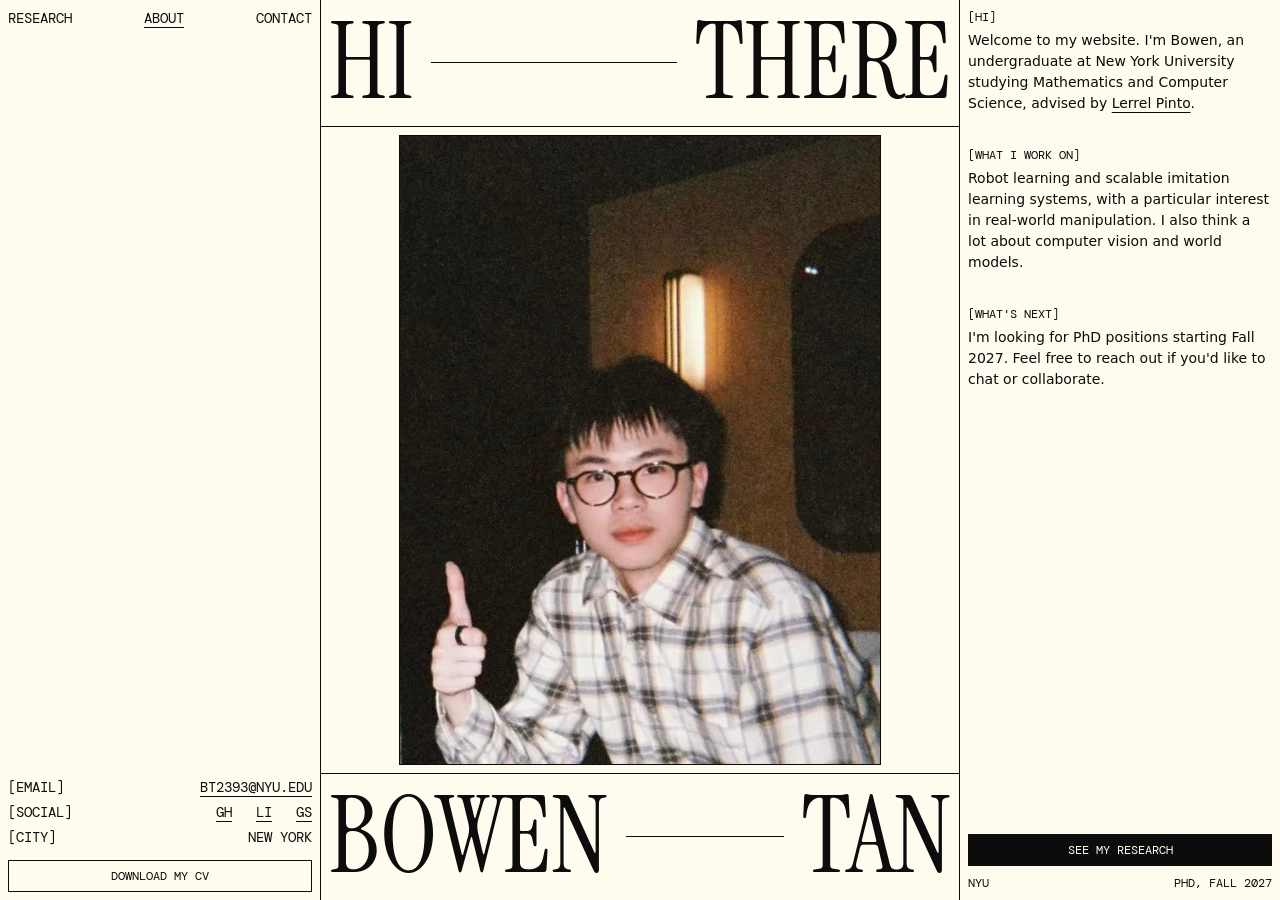
==== about.html @ ea86bde8 "Preview: About and Contact pages Co-Authored-By: Claude Opus 5.5 <noreply@anthropic.com>" ====
<!doctype html>
<html lang="en">
  <head>
    <meta charset="UTF-8" />
    <meta name="viewport" content="width=device-width, initial-scale=1" />
    <title>About — Bowen Tan</title>
    <meta name="description" content="Bowen Tan — NYU undergraduate studying Math & CS, working on robot learning and AI." />
    <meta name="robots" content="noindex" />

    <link rel="icon" href="favicon.svg" type="image/svg+xml" />
    <meta name="theme-color" content="#fffbee" />

    <!-- Social preview -->
    <meta property="og:type" content="website" />
    <meta property="og:url" content="https://bowen-tan.com/about.html" />
    <meta property="og:title" content="Bowen Tan — NYU, Honors Mathematics &amp; Computer Science" />
    <meta property="og:description" content="Bowen Tan — NYU undergraduate studying Math & CS, working on robot learning and AI." />
    <meta property="og:image" content="https://bowen-tan.com/assets/IMG_0864.jpg" />
    <meta name="twitter:card" content="summary" />
    <meta name="twitter:title" content="Bowen Tan — NYU, Honors Mathematics &amp; Computer Science" />
    <meta name="twitter:description" content="Bowen Tan — NYU undergraduate studying Math & CS, working on robot learning and AI." />
    <meta name="twitter:image" content="https://bowen-tan.com/assets/IMG_0864.jpg" />

    <link rel="preconnect" href="https://fonts.googleapis.com">
    <link rel="preconnect" href="https://fonts.gstatic.com" crossorigin>
    <link rel="stylesheet" href="assets/style.css?v=10" />
    <link href="https://fonts.googleapis.com/css2?family=Instrument+Serif&family=DM+Mono:wght@400&display=swap" rel="stylesheet">

    <script type="application/ld+json">
      {
        "@context": "https://schema.org",
        "@type": "Person",
        "name": "Bowen Tan",
        "url": "https://bowen-tan.com/",
        "affiliation": {
          "@type": "CollegeOrUniversity",
          "name": "New York University"
        },
        "sameAs": [
          "https://scholar.google.com/citations?user=etjOJOEAAAAJ",
          "https://github.com/bowen121",
          "https://www.linkedin.com/in/bowen-tan-82212b2b9"
        ]
      }
    </script>
  </head>

  <body>
    <div class="layout" id="top">
      <h1 class="sr-only">About Bowen Tan</h1>

      <main class="col col-center">
        <a class="split-title title-top" href="about.html" aria-label="Hi there">
          <span class="split" aria-hidden="true"><span>Hi</span><span class="split-line"></span><span>there</span></span>
        </a>

        <div class="center-body center-figure">
          <img src="assets/portrait.jpg" alt="Bowen Tan" width="696" height="912" />
        </div>

        <a class="split-title title-bottom" href="#top" aria-label="Bowen Tan">
          <span class="split" aria-hidden="true"><span>Bowen</span><span class="split-line"></span><span>Tan</span></span>
        </a>
      </main>

      <aside class="col col-right">
        <div class="blocks">
          <section class="block">
            <h2 class="mono">[Hi]</h2>
            <p>
              Welcome to my website. I'm Bowen, an undergraduate at New York University studying
              Mathematics and Computer Science, advised by
              <a class="hl underline" href="https://www.lerrelpinto.com/" target="_blank" rel="noreferrer">Lerrel Pinto</a>.
            </p>
          </section>
          <section class="block">
            <h2 class="mono">[What I work on]</h2>
            <p>
              Robot learning and scalable imitation learning systems, with a particular interest in
              real-world manipulation. I also think a lot about computer vision and world models.
            </p>
          </section>
          <section class="block">
            <h2 class="mono">[What's next]</h2>
            <p>
              I'm looking for PhD positions starting Fall 2027. Feel free to reach out if you'd like
              to chat or collaborate.
            </p>
          </section>
        </div>

        <div class="right-bottom mono">
          <a class="btn btn-solid" href="./">See my research</a>
          <p class="timeline"><span>NYU</span><span>PhD, Fall 2027</span></p>
        </div>
      </aside>

      <aside class="col col-left">
        <nav class="nav mono" aria-label="Pages">
          <a class="hl" href="./">Research</a>
          <a class="hl underline" href="about.html" aria-current="page">About</a>
          <a class="hl" href="contact.html">Contact</a>
        </nav>

        <footer class="foot mono">
          <div class="row-3">
            <span>[Email]</span>
            <div class="foot-links"><a class="hl underline" href="mailto:bt2393@nyu.edu">bt2393@nyu.edu</a></div>
          </div>
          <div class="row-3">
            <span>[Social]</span>
            <div class="foot-links">
              <a class="hl underline" href="https://github.com/bowen121" target="_blank" rel="noreferrer" aria-label="GH, GitHub">GH</a>
              <a class="hl underline" href="https://www.linkedin.com/in/bowen-tan-82212b2b9" target="_blank" rel="noreferrer" aria-label="LI, LinkedIn">LI</a>
              <a class="hl underline" href="https://scholar.google.com/citations?user=etjOJOEAAAAJ" target="_blank" rel="noreferrer" aria-label="GS, Google Scholar">GS</a>
            </div>
          </div>
          <div class="row-3">
            <span>[City]</span>
            <div class="foot-links"><span>New York</span></div>
          </div>
          <a class="btn btn-outline" href="assets/BowenTan-CV.pdf" target="_blank" rel="noreferrer">Download my CV</a>
        </footer>
      </aside>
    </div>

    <script src="assets/site.js?v=1"></script>
  </body>
</html>
---- assets/style.css ----
/* Three-column editorial layout: cream paper, black hairlines, mono labels,
   condensed serif split titles, neon green on hover. */

:root {
  --bg: rgb(255 251 238);
  --text: rgb(13 12 12);
  --accent: rgb(14 255 10);
  --alt-bg: rgb(67 67 67);
  --serif: "Instrument Serif", ui-serif, Georgia, "Times New Roman", serif;
  --mono: "DM Mono", ui-monospace, SFMono-Regular, Menlo, Consolas, monospace;
  --sans: ui-sans-serif, system-ui, -apple-system, BlinkMacSystemFont, "Segoe UI", Roboto, "Helvetica Neue", Arial, sans-serif;
  --gap: 8px;
}

*,
*::before,
*::after {
  box-sizing: border-box;
  margin: 0;
  padding: 0;
  border: 0 solid currentColor;
}

body {
  background: var(--bg);
  color: var(--text);
  font-family: var(--sans);
  font-size: 14px;
  line-height: 1.5;
  -webkit-font-smoothing: antialiased;
  -moz-osx-font-smoothing: grayscale;
}

a {
  color: inherit;
  text-decoration: none;
}

img,
video {
  display: block;
  max-width: 100%;
}

button {
  font: inherit;
  color: inherit;
  background: none;
  cursor: pointer;
}

::selection {
  background: var(--accent);
  color: var(--text);
}

:focus-visible {
  outline: 1px dashed currentColor;
  outline-offset: 2px;
}

.sr-only {
  position: absolute;
  width: 1px;
  height: 1px;
  margin: -1px;
  overflow: hidden;
  clip: rect(0 0 0 0);
  white-space: nowrap;
}

.mono {
  font-family: var(--mono);
  font-size: 12px;
  text-transform: uppercase;
}

/* Hover colour shared by every text link */
@media (hover: hover) {
  .hl:hover {
    color: var(--accent);
  }
}

.hl:focus-visible {
  background: var(--accent);
  color: var(--text);
}

.underline {
  text-decoration: underline;
  text-underline-offset: 4px;
}

/* Layout ---------------------------------------------------------------- */

.layout {
  display: flex;
  flex-direction: column;
}

.col {
  padding: var(--gap);
}

.col-center {
  display: flex;
  flex-direction: column;
  padding: 0;
}

.center-body {
  padding: var(--gap);
}

/* Phones & tablets: stacked page, bordered centre column, name pinned to the bottom */
@media (max-width: 1023px) {
  .layout {
    padding-bottom: 80px;
  }

  .col-center .title-top {
    border-bottom-width: 1px;
  }

  .center-body,
  .col-right,
  .col-left {
    margin: 0 var(--gap);
    border-left-width: 1px;
    border-right-width: 1px;
  }

  .col-left {
    display: flex;
    flex-direction: column;
    row-gap: 24px;
    padding-bottom: 16px;
    border-bottom-width: 1px;
  }

  .col-left .nav {
    padding-bottom: var(--gap);
    border-bottom-width: 1px;
  }

  .col-center .title-bottom {
    position: fixed;
    left: 0;
    right: 0;
    bottom: 0;
    z-index: 10;
    background: var(--bg);
    border-top-width: 1px;
  }
}

/* Desktop: the window is the page — three full-height columns that scroll on their own */
@media (min-width: 1024px) {
  body {
    overflow: hidden;
  }

  .layout {
    display: grid;
    grid-template-columns: repeat(12, minmax(0, 1fr));
    height: 100vh;
    height: 100dvh;
    overflow: clip;
  }

  .col {
    position: relative;
    grid-row: 1;
    height: 100vh;
    height: 100dvh;
  }

  .col-left {
    grid-column: 1 / span 3;
    display: flex;
    flex-direction: column;
    justify-content: space-between;
    row-gap: 48px;
    overflow-y: auto;
  }

  .col-center {
    grid-column: 4 / span 6;
    z-index: 1;
    border-left-width: 1px;
    border-right-width: 1px;
  }

  .center-body {
    flex: 1;
    min-height: 0;
    overflow-y: auto;
    border-top-width: 1px;
    border-bottom-width: 1px;
  }

  .col-right {
    grid-column: 10 / span 3;
    display: flex;
    flex-direction: column;
    overflow-y: auto;
  }

  /* Thin scrollbars, so short windows still hint that a column has more */
  .col,
  .center-body {
    scrollbar-width: thin;
    scrollbar-color: var(--text) transparent;
  }
}

/* Hovering either title flips the centre column to grey and green */
@media (hover: hover) {
  .col-center:has(.split-title:hover),
  .col-center:has(.split-title:hover) .split-title {
    background: var(--alt-bg);
    color: var(--accent);
  }
}

/* Split title ------------------------------------------------------------- */

.split-title {
  display: block;
  padding: var(--gap);
  container-type: inline-size;
}

.split {
  display: flex;
  align-items: center;
  white-space: nowrap;
  font-family: var(--serif);
  font-weight: 400;
  text-transform: uppercase;
  line-height: 1;
  font-size: min(55px, 16cqw);
  column-gap: 0.17em;
  padding-block: 0.02em;
}

.split > span:not(.split-line) {
  text-box: trim-both cap alphabetic;
}

.split-line {
  flex: 1;
  min-width: 0.4em;
  border-top-width: 1px;
}

@media (min-width: 1024px) {
  .split {
    font-size: min(17cqw, 134px, 14vh);
  }
}

/* Left column -------------------------------------------------------------- */

.nav {
  display: flex;
  justify-content: space-between;
  gap: 16px;
  font-size: 14px;
}

.row-3 {
  display: grid;
  grid-template-columns: repeat(3, minmax(0, 1fr));
  align-items: center;
  column-gap: var(--gap);
}

.row-3 > :last-child {
  grid-column: span 2;
}

.left-middle {
  display: flex;
  flex-direction: column;
  row-gap: 32px;
}

.portrait {
  width: 40%;
  max-width: 160px;
  margin: 0 auto;
}

.portrait img {
  width: 100%;
  height: auto;
  border-width: 1px;
  filter: grayscale(1) contrast(1.05);
}

@media (hover: hover) {
  .portrait img:hover {
    filter: none;
  }
}

.index {
  display: flex;
  flex-direction: column;
  row-gap: 4px;
  list-style: none;
  font-size: 14px;
}



.foot {
  display: flex;
  flex-direction: column;
  row-gap: 4px;
}

.foot .row-3 {
  font-size: 14px;
}

.foot-links {
  display: flex;
  flex-wrap: wrap;
  justify-content: flex-end;
  column-gap: 24px;
  row-gap: 4px;
  text-align: right;
}

.foot .btn {
  margin-top: var(--gap);
}

/* Buttons ------------------------------------------------------------------ */

.btn {
  display: flex;
  align-items: center;
  justify-content: center;
  width: 100%;
  height: 32px;
  padding: 0 24px;
  font-family: var(--mono);
  font-size: 12px;
  text-transform: uppercase;
}

.btn-solid {
  background: var(--text);
  color: var(--bg);
}

.btn-outline {
  border-width: 1px;
}

@media (hover: hover) {
  .btn-solid:hover {
    background: var(--accent);
    color: var(--text);
    box-shadow: inset 0 0 0 1px var(--text);
  }

  .btn-outline:hover {
    border-style: dashed;
  }
}

/* Papers (centre column) ---------------------------------------------------- */

.paper + .paper {
  margin-top: 16px;
}

.paper-media {
  position: relative;
  aspect-ratio: 2 / 1;
  overflow: hidden;
  border-width: 1px;
  background: var(--text);
}

.paper-media > a,
.paper-media video {
  position: absolute;
  inset: 0;
  width: 100%;
  height: 100%;
}

.paper-media video {
  object-fit: cover;
}

/* Halftone screen over a desaturated frame on hover */
.paper-media::after {
  content: "";
  position: absolute;
  inset: 0;
  pointer-events: none;
  opacity: 0;
  background-image: radial-gradient(circle, rgb(13 12 12 / 0.55) 0.7px, transparent 1px);
  background-size: 3px 3px;
}

.paper:hover .paper-media video,
.paper:focus-within .paper-media video {
  filter: saturate(0);
}

.paper:hover .paper-media::after,
.paper:focus-within .paper-media::after {
  opacity: 1;
}

.media-toggle {
  position: absolute;
  right: var(--gap);
  bottom: var(--gap);
  z-index: 2;
  height: 24px;
  padding: 0 10px;
  background: var(--bg);
  color: var(--text);
  border-width: 1px;
  font-family: var(--mono);
  font-size: 11px;
  text-transform: uppercase;
}

@media (hover: hover) {
  .media-toggle:hover {
    background: var(--accent);
  }
}

.paper-caption {
  display: flex;
  justify-content: space-between;
  gap: 16px;
  margin-top: var(--gap);
}

.paper-caption > :last-child {
  white-space: nowrap;
}

.paper-title {
  margin-top: var(--gap);
  font-family: var(--serif);
  font-weight: 400;
  font-size: 28px;
  line-height: 1.05;
  max-width: 34ch;
}

.paper-authors {
  margin-top: var(--gap);
  font-size: 13px;
  opacity: 0.75;
}

.paper-authors strong {
  font-weight: 600;
}

.paper-links {
  display: flex;
  gap: 24px;
  margin-top: var(--gap);
  padding-bottom: 16px;
  border-bottom-width: 1px;
}

.paper:last-child .paper-links {
  border-bottom-width: 0;
}

/* Right column -------------------------------------------------------------- */

.intro {
  font-family: var(--serif);
  font-size: 24px;
  line-height: 1.15;
  margin-bottom: 24px;
}

.intro a {
  text-decoration: underline;
  text-decoration-thickness: 1px;
  text-underline-offset: 3px;
}

.facts {
  display: flex;
  flex-direction: column;
  row-gap: 12px;
}

.row-2 {
  display: grid;
  grid-template-columns: repeat(2, minmax(0, 1fr));
  column-gap: var(--gap);
}

.status-dot {
  display: inline-block;
  width: 7px;
  height: 7px;
  margin-right: 6px;
  vertical-align: 1px;
  background: var(--accent);
  box-shadow: inset 0 0 0 1px var(--text);
}

.right-bottom {
  display: flex;
  flex-direction: column;
  row-gap: var(--gap);
  margin-top: 24px;
}

.timeline {
  display: flex;
  justify-content: space-between;
}

@media (min-width: 1024px) {
  .right-bottom {
    margin-top: auto;
    padding-top: 24px;
  }
}

@media (max-width: 1023px) {
  .col-right {
    padding-top: 24px;
    border-top-width: 1px;
  }

  .timeline {
    display: none;
  }
}

/* About page ---------------------------------------------------------------- */

.center-figure {
  display: flex;
  align-items: center;
  justify-content: center;
}

.center-figure img {
  width: 100%;
  height: auto;
  border-width: 1px;
}

@media (min-width: 1024px) {
  .center-figure img {
    width: auto;
    max-width: 100%;
    max-height: 100%;
  }
}

.blocks {
  display: flex;
  flex-direction: column;
  row-gap: 32px;
}

.block h2 {
  font-weight: 400;
  margin-bottom: 4px;
}

/* Contact page --------------------------------------------------------------- */

.paper-media.media-fill {
  aspect-ratio: 1 / 1;
}

@media (min-width: 1024px) {
  .paper-media.media-fill {
    aspect-ratio: auto;
    height: 100%;
  }
}

.contact-title {
  font-family: var(--serif);
  font-weight: 400;
  font-size: 28px;
  line-height: 1;
  text-transform: uppercase;
}

.contact-text {
  display: flex;
  flex-direction: column;
  row-gap: var(--gap);
  margin-top: var(--gap);
}

.contact-form {
  display: flex;
  flex: 1;
  flex-direction: column;
}

.fields {
  display: flex;
  flex-direction: column;
  row-gap: 40px;
  margin: 64px 0 24px;
}

@media (min-width: 1024px) {
  .fields {
    margin: auto 0 24px;
  }
}

.field {
  display: flex;
  flex-direction: column;
  row-gap: 4px;
}

.field input,
.field textarea {
  width: 100%;
  padding: 6px 0;
  font: inherit;
  font-size: 16px;
  color: inherit;
  background: transparent;
  border-bottom: 1px dashed var(--text);
  border-radius: 0;
  outline: none;
}

.field textarea {
  resize: vertical;
}

.field input:focus-visible,
.field textarea:focus-visible {
  border-bottom-style: solid;
  background: rgb(14 255 10 / 0.12);
}
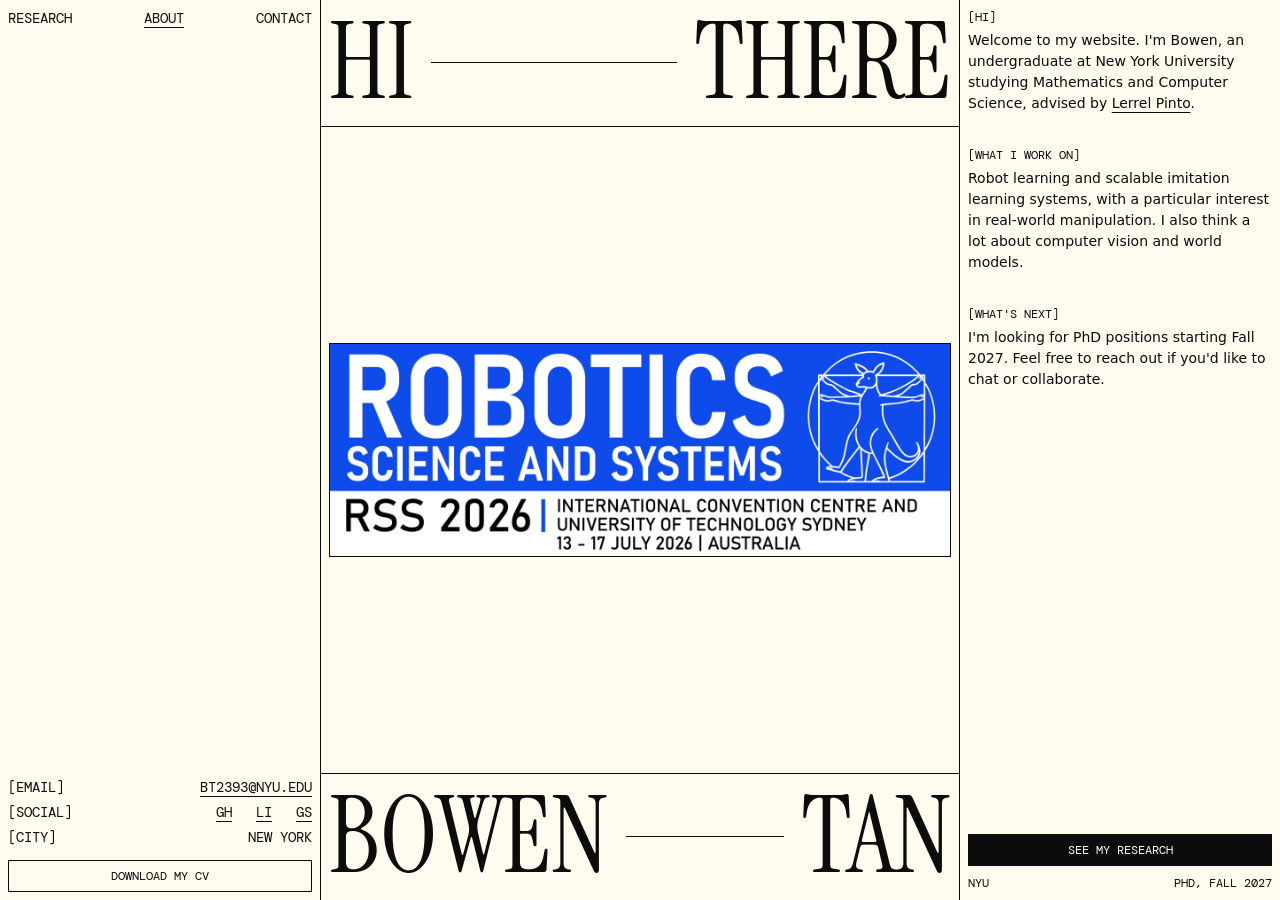
==== commit 0228420b: "Preview: RSS logo on About, Dexterity interest Co-Authored-By: Claude Opus 5.5 <noreply@anthropic.co" ====
--- a/about.html
+++ b/about.html
@@ -23,7 +23,7 @@
 
     <link rel="preconnect" href="https://fonts.googleapis.com">
     <link rel="preconnect" href="https://fonts.gstatic.com" crossorigin>
-    <link rel="stylesheet" href="assets/style.css?v=10" />
+    <link rel="stylesheet" href="assets/style.css?v=12" />
     <link href="https://fonts.googleapis.com/css2?family=Instrument+Serif&family=DM+Mono:wght@400&display=swap" rel="stylesheet">
 
     <script type="application/ld+json">
@@ -55,7 +55,9 @@
         </a>
 
         <div class="center-body center-figure">
-          <img src="assets/portrait.jpg" alt="Bowen Tan" width="696" height="912" />
+          <a href="https://roboticsconference.org/2026/" target="_blank" rel="noreferrer">
+            <img src="assets/rss2026-logo.png" alt="Robotics: Science and Systems (RSS) 2026 logo" width="1400" height="478" />
+          </a>
         </div>
 
         <a class="split-title title-bottom" href="#top" aria-label="Bowen Tan">
--- a/assets/style.css
+++ b/assets/style.css
@@ -459,7 +459,6 @@
   font-weight: 400;
   font-size: 28px;
   line-height: 1.05;
-  max-width: 34ch;
 }
 
 .paper-authors {
@@ -557,6 +556,11 @@
   display: flex;
   align-items: center;
   justify-content: center;
+}
+
+.center-figure > a {
+  display: block;
+  width: 100%;
 }
 
 .center-figure img {
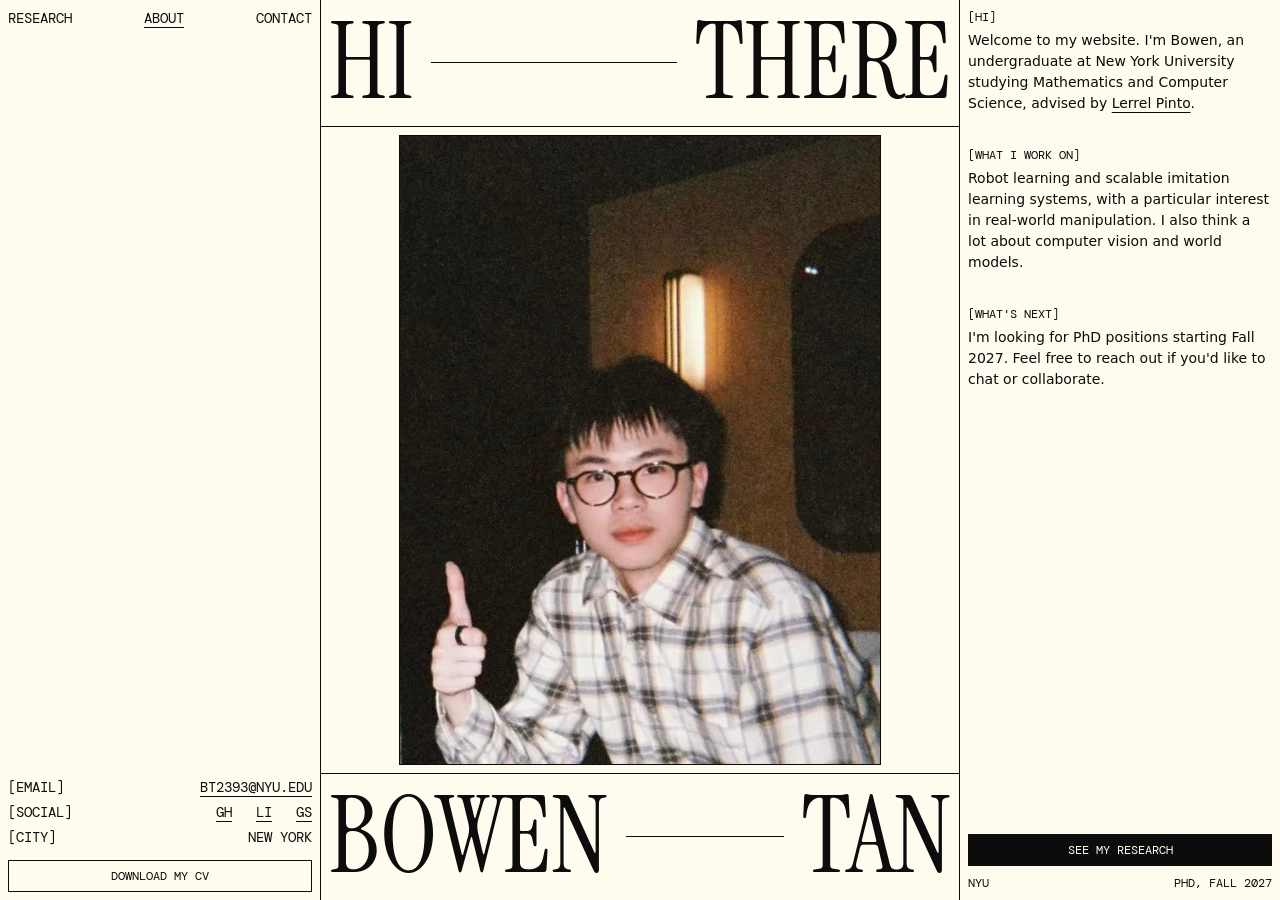
==== commit c29bf7ab: "Preview: RSS logo on Contact, portrait back on About Co-Authored-By: Claude Opus 5.5 <noreply@anthro" ====
--- a/about.html
+++ b/about.html
@@ -23,7 +23,7 @@
 
     <link rel="preconnect" href="https://fonts.googleapis.com">
     <link rel="preconnect" href="https://fonts.gstatic.com" crossorigin>
-    <link rel="stylesheet" href="assets/style.css?v=12" />
+    <link rel="stylesheet" href="assets/style.css?v=13" />
     <link href="https://fonts.googleapis.com/css2?family=Instrument+Serif&family=DM+Mono:wght@400&display=swap" rel="stylesheet">
 
     <script type="application/ld+json">
@@ -55,9 +55,7 @@
         </a>
 
         <div class="center-body center-figure">
-          <a href="https://roboticsconference.org/2026/" target="_blank" rel="noreferrer">
-            <img src="assets/rss2026-logo.png" alt="Robotics: Science and Systems (RSS) 2026 logo" width="1400" height="478" />
-          </a>
+          <img src="assets/portrait.jpg" alt="Bowen Tan" width="696" height="912" />
         </div>
 
         <a class="split-title title-bottom" href="#top" aria-label="Bowen Tan">
--- a/assets/style.css
+++ b/assets/style.css
@@ -558,11 +558,6 @@
   justify-content: center;
 }
 
-.center-figure > a {
-  display: block;
-  width: 100%;
-}
-
 .center-figure img {
   width: 100%;
   height: auto;
@@ -590,12 +585,27 @@
 
 /* Contact page --------------------------------------------------------------- */
 
-.paper-media.media-fill {
+/* Logo shown at its own 400px size on a frame of its background colour */
+.center-figure > .logo-frame {
+  display: flex;
+  align-items: center;
+  justify-content: center;
+  width: 100%;
   aspect-ratio: 1 / 1;
+  border-width: 1px;
+  background: rgb(59 57 70);
+}
+
+.center-figure .logo-frame img {
+  width: min(100%, 400px);
+  height: auto;
+  max-height: 100%;
+  object-fit: contain;
+  border-width: 0;
 }
 
 @media (min-width: 1024px) {
-  .paper-media.media-fill {
+  .center-figure > .logo-frame {
     aspect-ratio: auto;
     height: 100%;
   }
